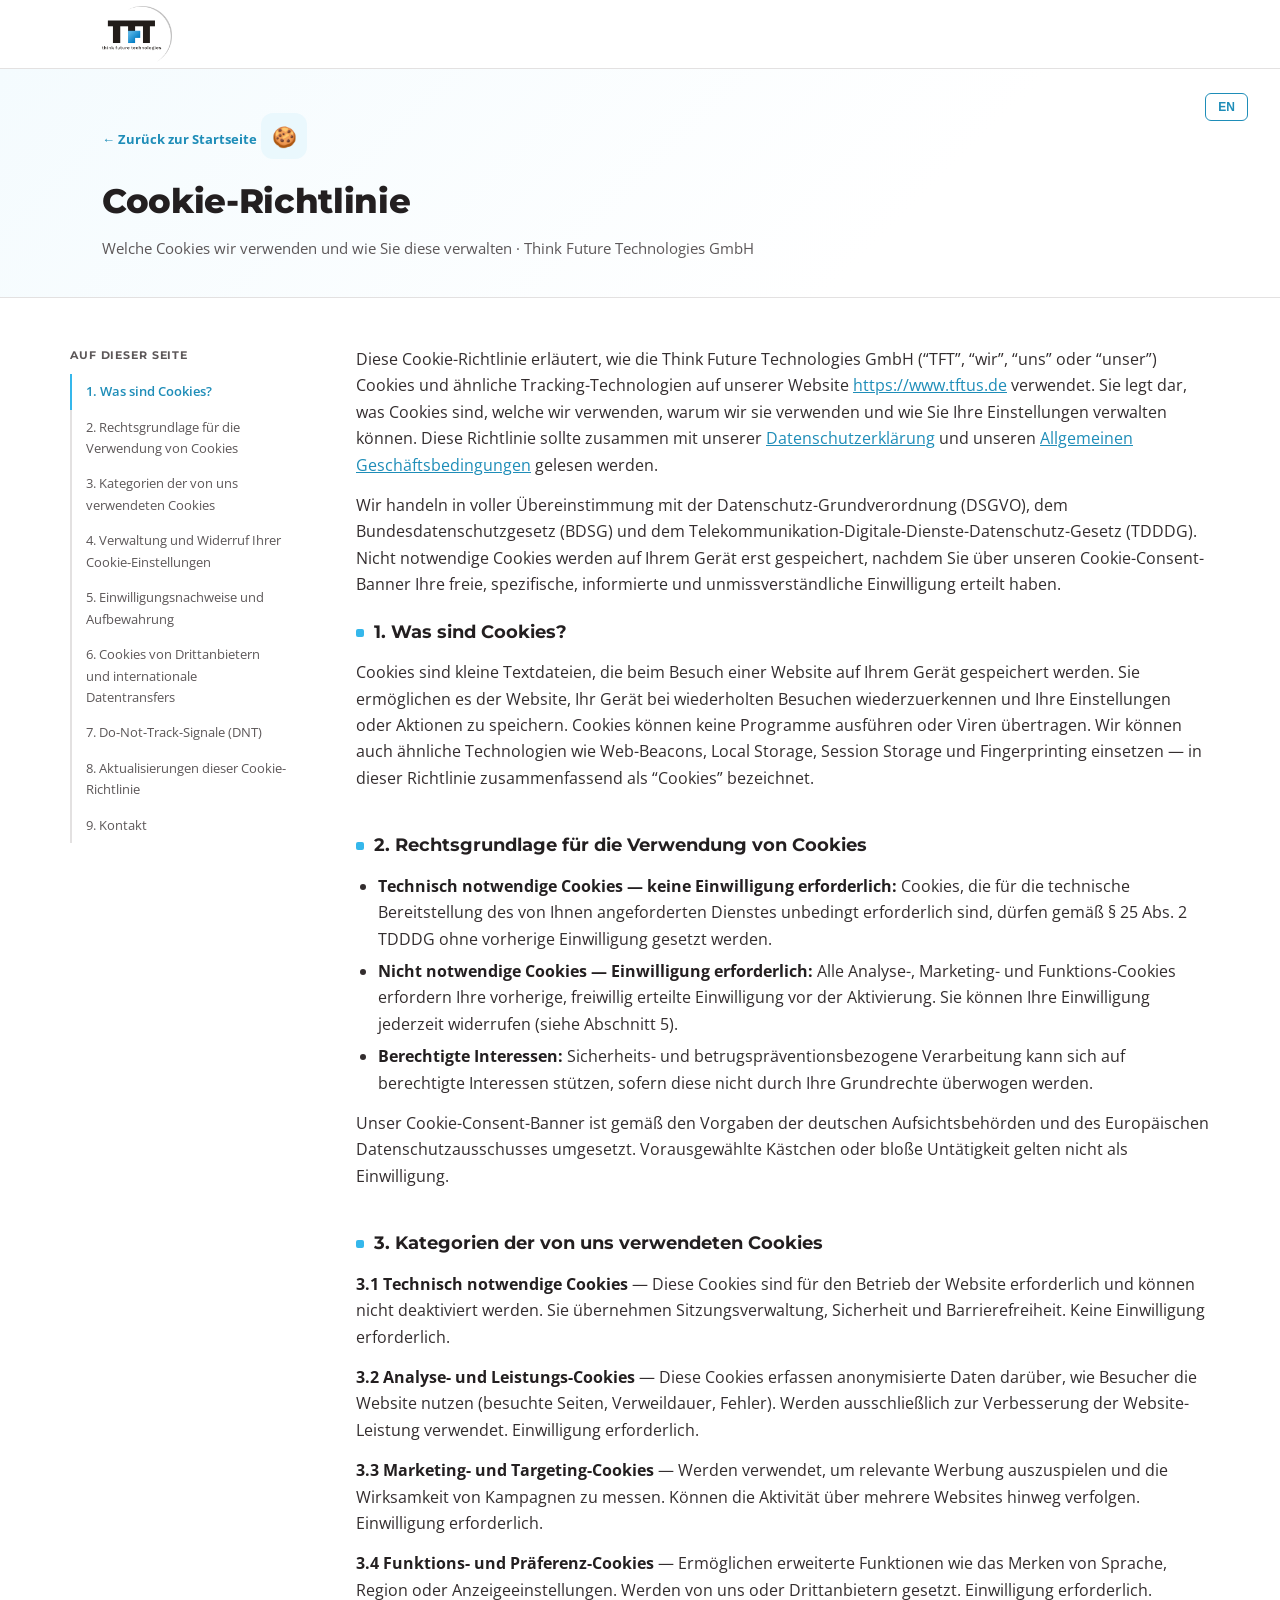
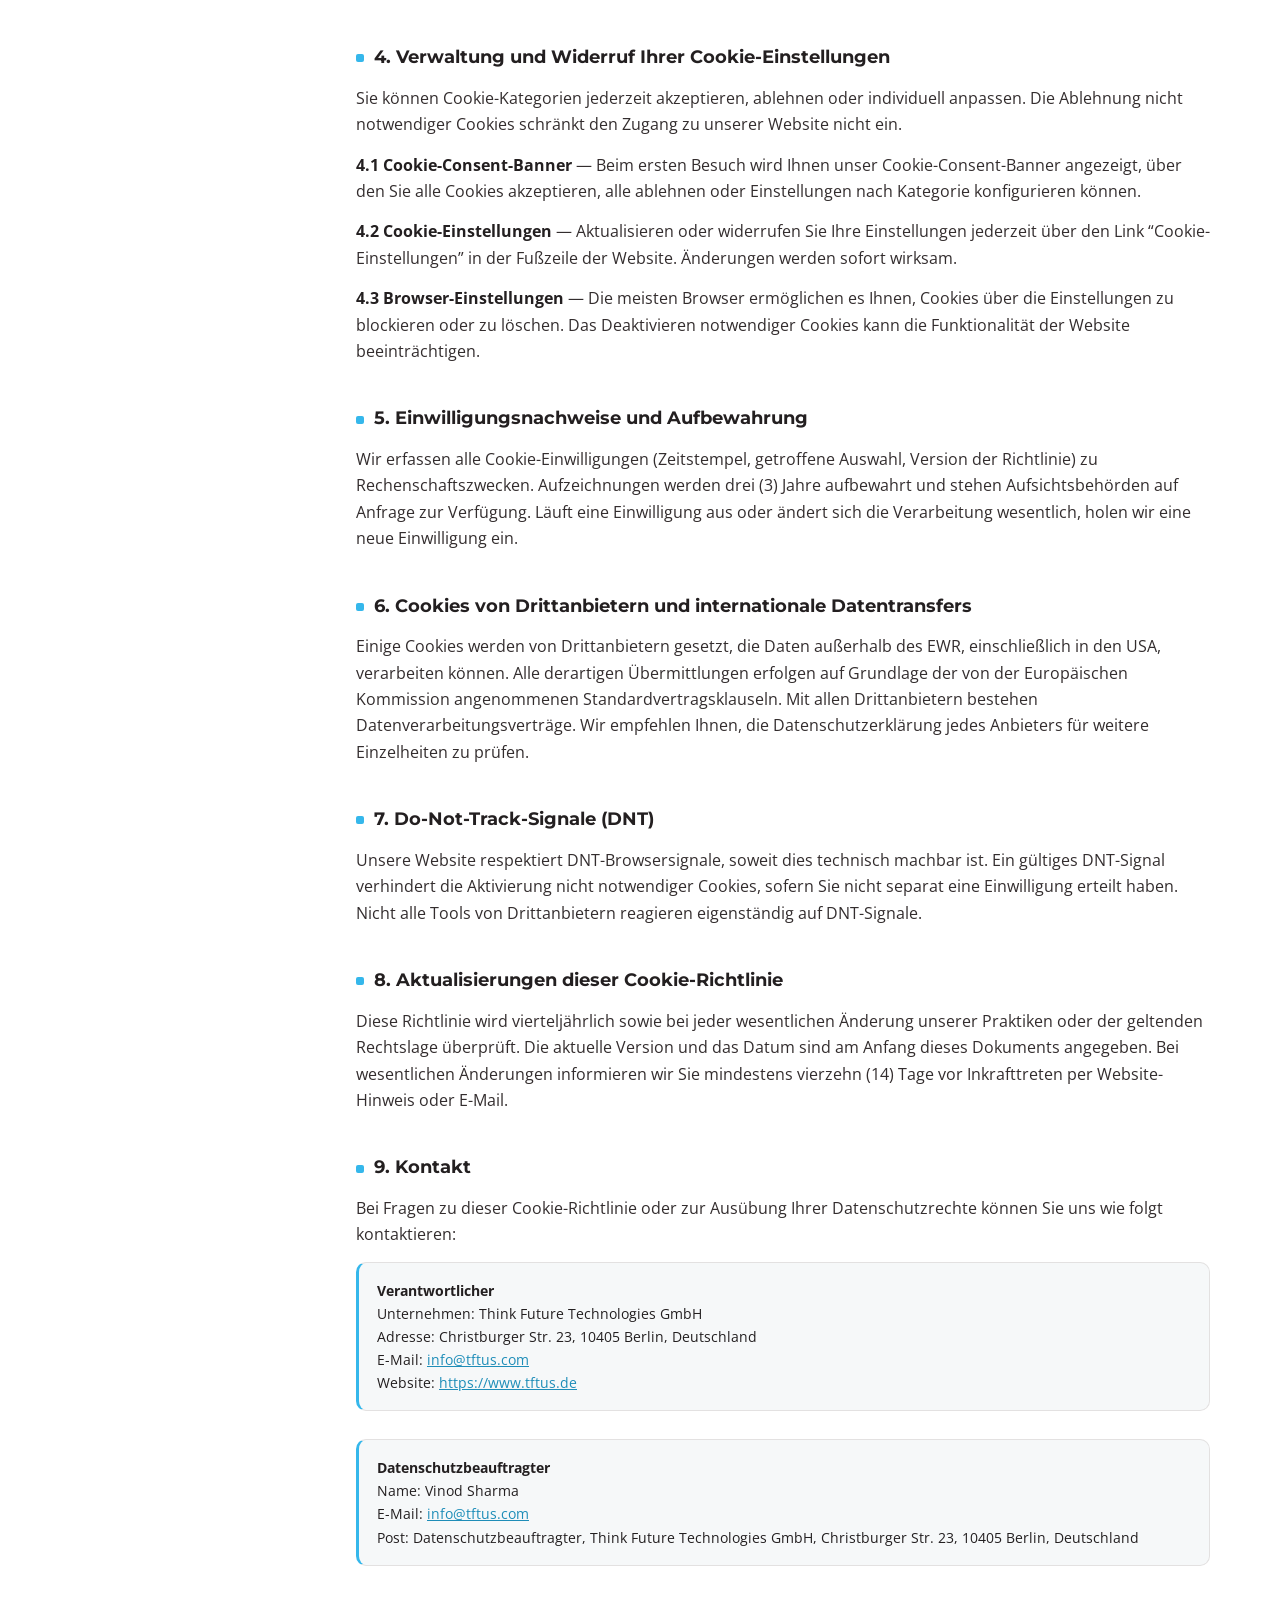
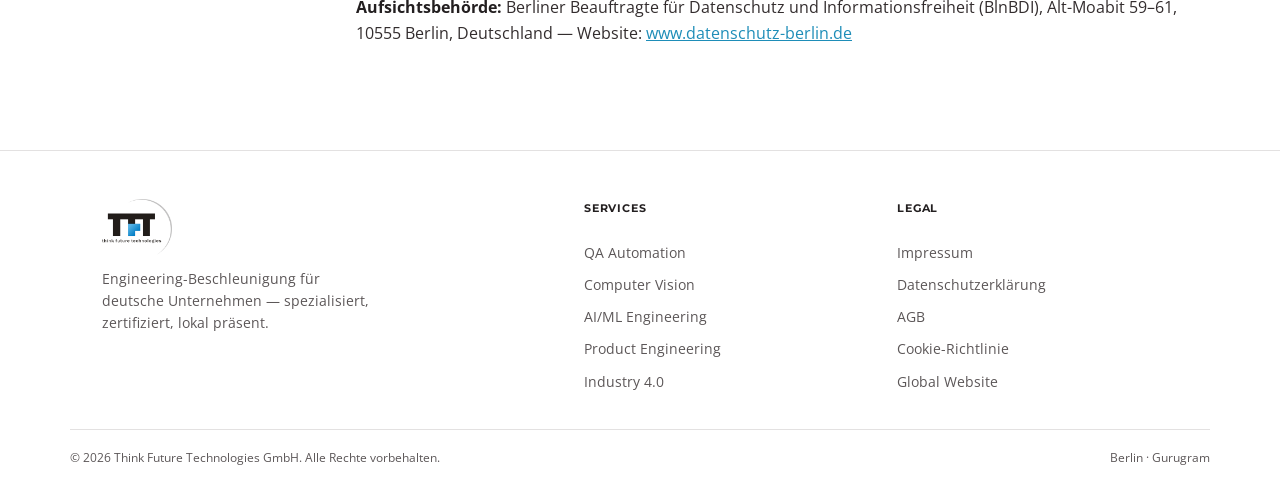
==== legal/cookie-policy.html @ 46fdf80b "Add core PHP CMS: admin RBAC, submission export, cookie consent logging, DE/EN i18n, legal pages - A" ====
<!DOCTYPE html>
<html lang="en">
<head>
<meta charset="UTF-8">
<meta name="viewport" content="width=device-width, initial-scale=1.0">
<title>Cookie Policy — TFT Deutschland</title>
<meta name="robots" content="noindex">
<link href="https://fonts.googleapis.com/css2?family=Montserrat:wght@400;600;700;800;900&family=Open+Sans:wght@300;400;500;600&display=swap" rel="stylesheet">
<link rel="stylesheet" href="../css/style.css">
</head>
<body>
<header class="nav">
  <div class="nav-inner">
    <a class="logo" href="../index.html"> <img src="../images/TFT-logo.png" alt=""> </a>
  </div>
</header>
<main id="main">

<section class="legal-hero">
  <div class="wrap">
    <button id="langToggle" class="lang-toggle" type="button" aria-label="Switch language">EN</button>
    <a class="legal-back" href="../index.html" data-i18n="ui.back">&larr; Back to home</a>
    <div class="legal-doc-icon">&#127850;</div>
    <h1 data-i18n="cookie.title">Cookie Policy</h1>
    <div class="legal-sub" data-i18n="cookie.sub">What cookies we use and how to manage them &middot; Think Future Technologies GmbH</div>
  </div>
</section>

<div class="wrap legal-page">
  <div class="legal-grid">
    <nav class="legal-toc">
      <div class="legal-toc-label" data-i18n="ui.toc">On this page</div>
      <ol id="legalTocList"></ol>
    </nav>
    <div class="legal-content" data-i18n-html="cookie.body">

  <p>
    This Cookie Policy explains how Think Future Technologies GmbH (&ldquo;TFT&rdquo;, &ldquo;we&rdquo;, &ldquo;us&rdquo;,
    or &ldquo;our&rdquo;) uses cookies and similar tracking technologies on our website
    <a href="https://www.tftus.de">https://www.tftus.de</a>. It sets out what cookies are, which ones we use, why we
    use them, and how you can manage your preferences. This Policy should be read alongside our
    <a href="privacy-policy.html">Privacy Policy</a> and <a href="terms-and-conditions.html">Terms &amp; Conditions</a>.
  </p>
  <p>
    We comply with the General Data Protection Regulation (GDPR), the Bundesdatenschutzgesetz (BDSG), and the
    Telekommunikation-Digitale-Dienste-Datenschutz-Gesetz (TDDDG). Non-essential cookies are placed on your device
    only after you have given your free, specific, informed, and unambiguous consent through our Cookie Consent
    Banner.
  </p>

  <h2>1. What Are Cookies?</h2>
  <p>
    Cookies are small text files placed on your device when you visit a website. They allow the site to recognise
    your device on return visits and remember your preferences or actions. Cookies cannot execute programmes or
    transmit viruses. We may also use similar technologies such as web beacons, local storage, session storage, and
    fingerprinting — all referred to collectively as &ldquo;cookies&rdquo; in this Policy.
  </p>

  <h2>2. Legal Basis for Cookie Use</h2>
  <ul>
    <li><strong>Technically Necessary Cookies — No Consent Required:</strong> Cookies that are strictly essential for
      the technical delivery of the service you have requested may be placed without prior consent under § 25(2)
      TDDDG.</li>
    <li><strong>Non-Essential Cookies — Consent Required:</strong> All analytics, marketing, and functional cookies
      require your prior, freely given consent before activation. You may withdraw consent at any time (see Section
      5).</li>
    <li><strong>Legitimate Interests:</strong> Security and fraud-prevention processing may rely on legitimate
      interests where such interests are not overridden by your fundamental rights.</li>
  </ul>
  <p>
    Our Cookie Consent Banner is implemented in line with guidance from the German supervisory authorities and the
    European Data Protection Board. Pre-ticked boxes or inaction are not treated as consent.
  </p>

  <h2>3. Categories of Cookies We Use</h2>
  <p><strong>3.1 Technically Necessary Cookies</strong> — These cookies are required for the Website to function and
    cannot be switched off. They handle session management, security, and accessibility. No consent is required.</p>
  <p><strong>3.2 Analytics and Performance Cookies</strong> — These cookies collect anonymised data on how visitors
    use the Website (pages visited, time on page, errors). Used solely to improve Website performance. Consent
    required.</p>
  <p><strong>3.3 Marketing and Targeting Cookies</strong> — Used to deliver relevant advertising and measure campaign
    effectiveness. May track activity across websites. Consent required.</p>
  <p><strong>3.4 Functional and Preference Cookies</strong> — Enable enhanced features such as remembering language,
    region, or display settings. Set by us or third-party providers. Consent required.</p>

  <h2>4. Managing and Withdrawing Your Cookie Preferences</h2>
  <p>You may accept, reject, or customise cookie categories at any time. Refusing non-essential cookies does not
    restrict access to our Website.</p>
  <p><strong>4.1 Cookie Consent Banner</strong> — On first visit you will be presented with our Cookie Consent Banner
    to accept all, reject all, or configure preferences by category.</p>
  <p><strong>4.2 Cookie Settings Panel</strong> — Update or withdraw preferences at any time via the &ldquo;Cookie
    Settings&rdquo; link in the Website footer. Changes take effect immediately.</p>
  <p><strong>4.3 Browser Settings</strong> — Most browsers allow you to block or delete cookies via settings.
    Disabling essential cookies may affect Website functionality.</p>

  <h2>5. Consent Records and Retention</h2>
  <p>
    We record all cookie consents (timestamp, choices made, Policy version) for accountability purposes. Records are
    retained for three (3) years and available to regulators on request. Where consent expires or processing changes
    materially, we will seek fresh consent.
  </p>

  <h2>6. Third-Party Cookies and International Data Transfers</h2>
  <p>
    Some cookies are set by third-party providers who may process data outside the EEA, including in the United
    States. All such transfers are made under Standard Contractual Clauses adopted by the European Commission. Data
    Processing Agreements are in place with all third-party providers. We encourage you to review each provider&rsquo;s
    privacy policy for further detail.
  </p>

  <h2>7. Do Not Track (DNT) Signals</h2>
  <p>
    Our Website respects DNT browser signals where technically feasible. A valid DNT signal will prevent non-essential
    cookies from activating unless you have separately provided consent. Not all third-party tools respond to DNT
    signals independently.
  </p>

  <h2>8. Updates to This Cookie Policy</h2>
  <p>
    This Policy is reviewed quarterly and whenever there is a material change in our practices or applicable law. The
    current version and date appear at the top of this document. For material changes, we will notify you via a
    Website notice or email at least fourteen (14) days before changes take effect.
  </p>

  <h2>9. Contact Us</h2>
  <p>For any questions about this Cookie Policy or to exercise your data protection rights, please contact us:</p>

  <div class="legal-meta">
    <strong>Data Controller</strong><br>
    Company: Think Future Technologies GmbH<br>
    Address: Christburger Str. 23, 10405 Berlin, Germany<br>
    Email: <a href="mailto:info@tftus.com">info@tftus.com</a><br>
    Website: <a href="https://www.tftus.de">https://www.tftus.de</a>
  </div>

  <div class="legal-meta">
    <strong>Data Protection Officer</strong><br>
    Name: Vinod Sharma<br>
    Email: <a href="mailto:info@tftus.com">info@tftus.com</a><br>
    Postal: Data Protection Officer, Think Future Technologies GmbH, Christburger Str. 23, 10405 Berlin, Germany
  </div>

  <p>
    <strong>Supervisory Authority:</strong> Berliner Beauftragte für Datenschutz und Informationsfreiheit (BlnBDI),
    Alt-Moabit 59–61, 10555 Berlin, Germany — Website: <a href="https://www.datenschutz-berlin.de" target="_blank" rel="noopener">www.datenschutz-berlin.de</a>
  </p>

    </div>
  </div>
</div>
</main>

<footer class="site-footer">
  <div class="wrap footer-grid">
    <div class="footer-brand">
      <a class="logo" href="../index.html"> <img src="../images/TFT-logo.png" alt=""> </a>
      <p data-i18n="footer.tagline">Engineering acceleration for German companies — specialized, certified, locally present.</p>
    </div>
    <div class="footer-col">
      <div class="footer-heading" data-i18n="footer.services">Services</div>
      <a href="../index.html#services">QA Automation</a>
      <a href="../index.html#services">Computer Vision</a>
      <a href="../index.html#services">AI/ML Engineering</a>
      <a href="../index.html#services">Product Engineering</a>
      <a href="../index.html#services">Industry 4.0</a>
    </div>
    <div class="footer-col">
      <div class="footer-heading" data-i18n="footer.legal">Legal</div>
      <a href="impressum.html" data-i18n="footer.impressum">Impressum</a>
      <a href="privacy-policy.html" data-i18n="footer.privacy">Privacy Policy</a>
      <a href="terms-and-conditions.html" data-i18n="footer.terms">Terms &amp; Conditions</a>
      <a href="cookie-policy.html" data-i18n="footer.cookies">Cookie Policy</a>
      <a href="https://www.tftus.com" data-i18n="footer.global">Global Website</a>
    </div>
  </div>
  <div class="wrap footer-bottom">
    <div data-i18n="footer.rights">© 2026 Think Future Technologies GmbH. All rights reserved.</div>
    <div>Berlin · Gurugram</div>
  </div>
</footer>
<script src="legal.js"></script>
<script src="legal-i18n.js"></script>
</body>
</html>
---- css/style.css ----
:root{
    --blue:#35b7eb; --blue2:#42b7e7; --blue-d:#1e8db8; --blue-l:#eaf8fd; --blue-ll:#f4fbfe;
    --black:#231f20; --dark:#231f20; --dark2:#332d2e;
    --mid:#5c5758; --light:#f6f8f9; --white:#ffffff; --border:#e3e1e1;
    --green:#22c55e; --amber:#f59e0b; --red:#ef4444;
    --fh:'Montserrat',sans-serif; --fb:'Open Sans',sans-serif;
  }
  *{box-sizing:border-box; margin:0; padding:0;}
  html{scroll-behavior:smooth;}
  body{
    font-family:var(--fb);
    background:var(--white);
    color:var(--black);
    font-size:16px;
    line-height:1.65;
    -webkit-font-smoothing:antialiased;
  }
  a{color:inherit; text-decoration:none;}
  img,svg{display:block; max-width:100%;}
  .wrap{ max-width:1140px; margin:0 auto; padding:0 32px; }

  .eyebrow{
    display:inline-flex; align-items:center; gap:0;
    font-family:var(--fh); font-size:11px; font-weight:700;
    letter-spacing:0.1em; text-transform:uppercase;
    background:var(--blue-l); color:var(--blue);
    padding:5px 14px; border-radius:20px; margin-bottom:14px;
  }
  /* dark-section variant of eyebrow */
  .on-dark .eyebrow{ background:rgba(53,183,235,.2); color:var(--blue2); }

  /* ===== NAV ===== */
  header.nav{
    position:sticky; top:0; z-index:50;
    background:rgba(255,255,255,0.97);
    backdrop-filter:blur(12px);
    border-bottom:1px solid var(--border);
  }
  .nav-inner{
    max-width:1140px; margin:0 auto; padding:0 32px;
    display:flex; align-items:center; justify-content:space-between;
    height:68px;
  }
.logo img{max-width: 70px;}
  .logo{ display:flex; align-items:center; gap:10px; }
  .logo .mark{
    background:var(--black); color:var(--white);
    font-family:var(--fh); font-weight:900; font-size:13px;
    padding:7px 10px; border-radius:4px; letter-spacing:0.06em; line-height:1;
  }
  .logo .sub{ font-family:var(--fh); font-size:11px; font-weight:600; color:var(--mid); line-height:1.3; }
  nav.links{ display:flex; gap:28px; font-size:13px; font-family:var(--fh); font-weight:600; }
  nav.links a{ color:var(--mid); transition:color .15s; }
  nav.links a:hover{ color:var(--black); }
  .nav-cta{
    font-family:var(--fb); font-size:13px; font-weight:600;
    background:var(--blue); color:var(--white);
    padding:9px 20px; border-radius:4px; white-space:nowrap;
    border:none; transition:background .2s;
  }
  .nav-cta:hover{ background:var(--blue-d); }
  @media (max-width:900px){ nav.links{display:none;} }

  section{padding:80px 0;}
  @media (max-width:700px){ section{padding:56px 0;} }

  /* ===== HERO ===== */
  .hero{
    background:var(--light);
    padding-top:56px; padding-bottom:56px;
    position:relative; overflow:hidden;
  }
  .hero::before{
    content:""; position:absolute; inset:0; pointer-events:none;
    background-image:radial-gradient(circle,#b8cfe0 1.2px,transparent 1.2px);
    background-size:42px 42px; opacity:.4;
  }
  .hero-grid{
    position:relative;
    display:grid; grid-template-columns: 1.05fr 0.95fr;
    gap:56px; align-items:center;
  }
  @media (max-width:900px){ .hero-grid{grid-template-columns:1fr; gap:40px;} }

  .hero-top-row{
    display:flex; align-items:center; justify-content:space-between;
    gap:16px; flex-wrap:wrap; margin-bottom:18px;
  }
  .hero-top-row .eyebrow{ margin-bottom:0; }
  .giic-pill{
    display:inline-flex; align-items:center; gap:7px;
    font-family:var(--fh); font-size:11.5px; font-weight:700;
    color:var(--blue-d); background:var(--white);
    border:1px solid var(--border); border-radius:20px;
    padding:6px 14px 6px 10px; white-space:nowrap;
    transition:border-color .2s, box-shadow .2s;
  }
  .giic-pill:hover{ border-color:var(--blue); box-shadow:0 2px 10px rgba(53,183,235,.12); }
  .giic-pill .dot{ width:6px; height:6px; border-radius:50%; background:var(--blue); flex-shrink:0; }
  @media (max-width:560px){ .hero-top-row{flex-direction:column; align-items:flex-start;} }

  .hero h1{
    font-family:var(--fh);
    font-size:54px; line-height:1.08; font-weight:900;
    letter-spacing:-0.02em; margin:0 0 22px; max-width:560px; color:var(--black);
  }
  .hero h1 .hl{ color:var(--blue); }
  @media (max-width:700px){ .hero h1{font-size:36px;} }
  .hero p.sub{
    font-size:17px; color:var(--mid); max-width:540px; margin-bottom:32px; line-height:1.75;
  }
  .cta-row{display:flex;  margin-bottom:40px;position: relative;}
.cta-row #heroEmail{border: 1px solid #ccc; color: #000;}  
.cta-row #heroEmail::placeholder{color: #ccc;}
#heroCta{position: absolute; right: 0;}
.btn{
    font-family:var(--fb); font-size:14px; font-weight:700;
    padding:13px 26px; border-radius:4px;
    display:inline-flex; align-items:center; gap:8px;
    border:none; cursor:pointer; transition:all .2s; white-space:nowrap;
  }
  .btn-primary{ background:var(--blue); color:var(--white); }
  .btn-primary:hover{ background:var(--blue-d); }
  .btn-secondary{ background:transparent; color:var(--blue); border:2px solid var(--blue); padding:11px 24px; }
  .btn-secondary:hover{ background:var(--blue); color:var(--white); }

  /* ===== HERO STATS (matches production .hstat pattern) ===== */
  .hero-stats{ display:grid; grid-template-columns:repeat(4,1fr); gap:14px; }
  @media (max-width:900px){ .hero-stats{grid-template-columns:repeat(2,1fr);} }
  .hstat{
    background:var(--white); border:1px solid var(--border); border-radius:10px;
    padding:22px 20px; display:flex; flex-direction:column; gap:4px;
    position:relative; overflow:hidden;
    transition:box-shadow .2s, transform .2s;
  }
  .hstat:hover{ box-shadow:0 8px 24px rgba(53,183,235,.12); transform:translateY(-3px); }
  .hstat::before{
    content:''; position:absolute; top:0; left:0; right:0; height:3px;
    background:linear-gradient(90deg,var(--blue),var(--blue2)); opacity:0; transition:opacity .2s;
  }
  .hstat:hover::before{ opacity:1; }
  .hstat.accent{ border-color:var(--blue); background:linear-gradient(135deg,#f4fbfe 0%,#eaf8fd 100%); }
  .hstat.accent::before{ opacity:1; }
  .hstat-val{ font-family:var(--fh); font-size:2rem; font-weight:900; color:var(--blue); line-height:1; }
  .hstat-lbl{ font-size:12.5px; font-weight:700; color:var(--black); letter-spacing:0.01em; line-height:1.4; margin-top:2px; }
  .hstat-flag{
    display:inline-flex; align-items:center; gap:5px;
    background:var(--blue); color:var(--white); font-size:10px; font-weight:700;
    letter-spacing:0.08em; text-transform:uppercase; padding:3px 8px; border-radius:20px;
    margin-bottom:8px; align-self:flex-start;
  }
  @media (max-width:560px){ .hero-stats{grid-template-columns:1fr;} }
  .hero-stats--single{ grid-template-columns:1fr; }
  .hero-stats--single .hstat{
    display:flex; flex-direction:row; align-items:center; gap:18px;
    padding:20px 26px;
  }
  .hero-stats--single .hstat-val{ font-size:2.4rem; }
  .hero-stats--single .hstat-lbl{ font-size:14px; margin-top:0; max-width:520px; }

  /* ===== HERO VISUAL: defect-detection demo card ===== */
  .demo-card{
    position:relative;
    border:1px solid var(--border);
    background:var(--dark);
    border-radius:12px;
    overflow:hidden;
    box-shadow:0 20px 48px rgba(15,25,35,.16);
  }
  .demo-bar{
    display:flex; align-items:center; justify-content:space-between;
    padding:11px 16px; font-family:var(--fh); font-size:11px; font-weight:600;
    letter-spacing:.04em;
    color:rgba(255,255,255,.55); border-bottom:1px solid rgba(255,255,255,.08);
  }
  .demo-bar .rec{display:flex; align-items:center; gap:6px;}
  .demo-bar .rec::before{content:""; width:6px;height:6px;border-radius:50%;background:#ef4444; animation:blink 1.6s infinite;}
  @keyframes blink{0%,100%{opacity:1} 50%{opacity:.25}}
  .demo-stage{
    position:relative;
    aspect-ratio: 4/3;
    background:
      linear-gradient(0deg, rgba(255,255,255,0.04) 1px, transparent 1px) 0 0/100% 12.5%,
      linear-gradient(90deg, rgba(255,255,255,0.04) 1px, transparent 1px) 0 0/12.5% 100%,
      #2b2627;
  }
  .part{ position:absolute; border-radius:6px; }
  .part-body{
    width:48%; height:54%; top:24%; left:26%;
    background:linear-gradient(135deg, #3a4a5a, #243140);
    border:1px solid #4a5b6c;
  }
  .part-body::before{
    content:""; position:absolute; top:18%; left:14%; width:72%; height:8%;
    background:rgba(0,0,0,0.25); border-radius:3px;
  }
  .bbox{ position:absolute; border:1.5px solid var(--blue-light, var(--blue2)); border-radius:2px; }
  .bbox.flagged{ border-color:#ef4444; }
  .bbox .tag{
    position:absolute; top:-22px; left:0;
    font-family:var(--fh); font-size:10px; font-weight:700;
    background:var(--blue2); color:#231f20;
    padding:2px 7px; border-radius:3px; white-space:nowrap;
  }
  .bbox.flagged .tag{ background:#ef4444; color:#fff; }
  .bbox.b1{ top:30%; left:34%; width:14%; height:10%; }
  .bbox.b2{ top:48%; left:55%; width:11%; height:9%; }
  .bbox.b3{ top:60%; left:30%; width:9%; height:8%; }
  .scanline{
    position:absolute; left:0; right:0; height:2px;
    background:linear-gradient(90deg, transparent, var(--blue), transparent);
    opacity:0.85; animation:scan 3.2s linear infinite;
  }
  @keyframes scan{ 0%{top:8%;} 100%{top:92%;} }
  .demo-readout{ display:grid; grid-template-columns:1fr 1fr 1fr; border-top:1px solid rgba(255,255,255,.08); }
  .demo-readout div{ padding:12px 14px; border-right:1px solid rgba(255,255,255,.08); }
  .demo-readout div:last-child{border-right:none;}
  .demo-readout .k{ font-family:var(--fh); font-size:10px; color:rgba(255,255,255,.4); text-transform:uppercase; letter-spacing:.06em; }
  .demo-readout .v{ font-family:var(--fh); font-size:16px; font-weight:700; color:#fff; margin-top:3px; }
  .demo-readout .v.flag{ color:#ef4444; }
  .demo-caption{
    font-size:12.5px; color:var(--mid); margin-top:14px; display:flex; gap:8px; align-items:flex-start;
  }

  /* ===== CERTIFICATIONS ===== */
  .certs{ background:var(--white); padding:28px 0; border-bottom:1px solid var(--border); }
  .certs-inner{ display:flex; align-items:center; gap:32px; }
  .certs-label{
    font-family:var(--fh); font-size:11px; font-weight:700; letter-spacing:.1em;
    text-transform:uppercase; color:var(--mid); white-space:nowrap; flex-shrink:0;
  }
  .certs-row{ display:flex; flex:1; gap:14px; }
  .cert-badge{
    display:flex; align-items:center; gap:10px; flex:1;
    border:1px solid var(--border); border-radius:10px; padding:12px 16px;
    background:var(--light); transition:border-color .2s, transform .2s;
  }
  .cert-badge:hover{ border-color:var(--blue); transform:translateY(-2px); }
  .cert-mark{
    font-family:var(--fh); font-weight:800; font-size:10px; line-height:1;
    color:var(--white); background:linear-gradient(135deg,var(--blue),var(--blue2));
    border-radius:50%; width:34px; height:34px; flex-shrink:0;
    display:flex; align-items:center; justify-content:center; text-align:center;
  }
  .cert-text{ font-family:var(--fh); font-size:13px; font-weight:800; color:var(--black); white-space:nowrap; }
  @media (max-width:900px){
    .certs-row{ flex-wrap:wrap; }
    .cert-badge{ flex:1 1 calc(50% - 7px); }
  }
  @media (max-width:560px){
    .certs-inner{ flex-direction:column; align-items:flex-start; gap:14px; }
    .cert-badge{ flex:1 1 100%; }
  }

  /* ===== PROBLEM ===== */
  .problem{ background:var(--dark); color:var(--white); }
  .problem-top{ display:grid; grid-template-columns:0.85fr 1.15fr; gap:40px; align-items:center; margin-bottom:48px; }
  @media (max-width:800px){ .problem-top{grid-template-columns:1fr; gap:24px;} }
  .problem-stat{
    background:var(--dark2); border:1px solid rgba(255,255,255,.08); border-radius:14px;
    padding:32px 28px; position:relative; overflow:hidden;
  }
  .problem-stat::before{
    content:''; position:absolute; top:0; left:0; right:0; height:3px;
    background:linear-gradient(90deg,var(--blue),var(--blue2));
  }
  .big-stat{ font-family:var(--fh); font-size:38px; font-weight:900; color:var(--blue2); line-height:1.05; letter-spacing:-0.01em; }
  .big-stat-lbl{ font-size:14.5px; color:rgba(255,255,255,.6); margin-top:10px; line-height:1.5; }
  .problem h2{
    font-family:var(--fh); font-size:30px; line-height:1.2; font-weight:800;
    margin:0 0 10px; letter-spacing:-0.01em;
  }
  .problem-copy p{ font-size:15.5px; color:rgba(255,255,255,.55); line-height:1.7; }
  .pain-grid{ display:grid; grid-template-columns:repeat(3,1fr); gap:20px; }
  @media (max-width:800px){ .pain-grid{grid-template-columns:1fr;} }
  .pain-card{
    background:var(--dark2); border:1px solid rgba(255,255,255,.06); border-radius:12px; padding:26px 24px;
  }
  .pain-icon{
    width:42px; height:42px; border-radius:10px; background:rgba(53,183,235,.14);
    display:flex; align-items:center; justify-content:center; font-size:19px; margin-bottom:14px;
  }
  .pain-card h3{ font-family:var(--fh); font-size:16.5px; margin:0 0 8px; font-weight:800; }
  .pain-card p{ color:rgba(255,255,255,.55); font-size:13.5px; line-height:1.6; }
  .source-note{ font-size:11.5px; color:rgba(255,255,255,.35); margin-top:24px; }

  /* ===== SOLUTION ===== */
  .solution h2{
    font-family:var(--fh); font-size:34px; font-weight:800; line-height:1.18;
    max-width:760px; margin:0 0 16px; letter-spacing:-0.01em;
  }
  .solution-en{
    display:block; font-size:20px; font-weight:500; color:var(--mid);
    margin-top:6px; letter-spacing:-0.005em;
  }
  .solution > .wrap > p.lead{ font-size:16px; color:var(--black); max-width:640px; margin-bottom:8px; line-height:1.7; }
  .solution > .wrap > p.lead-en{ font-size:15px; color:var(--mid); max-width:640px; margin-bottom:40px; line-height:1.7; font-style:italic; }
  .cap-row{ display:grid; grid-template-columns:repeat(3,1fr); gap:0; border:1px solid var(--border); border-radius:12px; overflow:hidden; }
  @media (max-width:800px){ .cap-row{grid-template-columns:1fr;} }
  .cap-card{
    border-right:1px solid var(--border); background:var(--white);
    padding:28px 26px; transition:background .2s;
  }
  .cap-card:last-child{ border-right:none; }
  .cap-card:hover{ background:var(--blue-ll); }
  .cap-card .icon{
    width:40px; height:40px; background:var(--blue-l); border-radius:8px;
    display:flex; align-items:center; justify-content:center;
    margin-bottom:18px; color:var(--blue); font-size:18px; transition:background .2s;
  }
  .cap-card:hover .icon{ background:var(--blue); filter:saturate(0) brightness(10); }
  .cap-card h3{ font-family:var(--fh); font-size:17px; font-weight:800; margin-bottom:6px; }
  .cap-card .outcome{
    font-family:var(--fh); font-size:11.5px; color:var(--blue); margin-bottom:12px;
    text-transform:uppercase; letter-spacing:.05em; font-weight:700;
  }
  .cap-card p{ font-size:14px; color:var(--mid); line-height:1.65; }
  .infra-note{
    margin-top:28px; border-radius:8px;
    border:1px solid var(--border); background:var(--blue-l);
    padding:18px 22px; font-size:14.5px; display:flex; gap:14px; align-items:flex-start; color:var(--black);
  }
  .infra-note strong{ color:var(--blue-d); }

  /* ===== USE CASES ===== */
  .usecases{ background:var(--light); }
  .usecases h2{
    font-family:var(--fh); font-size:34px; font-weight:800; margin:0 0 12px;
    max-width:680px; letter-spacing:-0.01em;
  }
  .usecases > .wrap > p.lead{ font-size:16px; color:var(--mid); max-width:640px; margin-bottom:40px; line-height:1.7; }
  .uc-grid{ display:grid; grid-template-columns:repeat(3,1fr); gap:18px; }
  @media (max-width:900px){ .uc-grid{grid-template-columns:1fr 1fr;} }
  @media (max-width:600px){ .uc-grid{grid-template-columns:1fr;} }
  .uc-card{
    background:var(--white); border:1px solid var(--border); border-radius:12px;
    padding:24px 22px; display:flex; flex-direction:column; transition:box-shadow .2s, transform .2s;
  }
  .uc-card:hover{ box-shadow:0 10px 28px rgba(35,31,32,.08); transform:translateY(-3px); }
  .uc-card.primary{ border-color:var(--blue); background:var(--blue-ll); }
  .uc-card.outline{ border-style:dashed; background:var(--light); }
  .uc-top{ display:flex; align-items:center; justify-content:space-between; margin-bottom:14px; }
  .uc-icon{ font-size:20px; }
  .uc-tier{
    font-family:var(--fh); font-size:10px; font-weight:700; letter-spacing:.06em;
    text-transform:uppercase; color:var(--blue-d); background:var(--blue-l);
    padding:3px 9px; border-radius:20px;
  }
  .uc-card.live .uc-tier{ color:#166534; background:#ecfdf5; }
  .uc-card h4{ font-family:var(--fh); font-size:16.5px; font-weight:800; margin-bottom:8px; }
  .uc-card p{ font-size:13.5px; color:var(--mid); line-height:1.6; flex:1; }
  .uc-foot{
    display:flex; align-items:baseline; justify-content:space-between; gap:8px;
    margin-top:16px; padding-top:14px; border-top:1px solid var(--border);
    font-size:11.5px; color:var(--mid); text-transform:uppercase; letter-spacing:.03em; font-weight:600;
  }
  .uc-foot strong{ font-family:var(--fh); font-size:13px; color:var(--black); text-transform:none; letter-spacing:0; }
  .uc-foot a{ font-family:var(--fh); font-size:13px; color:var(--blue-d); font-weight:700; text-transform:none; letter-spacing:0; }

  /* ===== INDUSTRIES ===== */
  .industries h2{
    font-family:var(--fh); font-size:34px; font-weight:800; margin:0 0 12px;
    max-width:680px; letter-spacing:-0.01em;
  }
  .industries > .wrap > p.lead{ font-size:16px; color:var(--mid); max-width:680px; margin-bottom:40px; line-height:1.7; }
  .ind-tabs{ display:flex; gap:8px; margin-bottom:28px; flex-wrap:wrap; }
  .ind-tab{
    font-family:var(--fh); font-size:12px; font-weight:700;
    padding:8px 16px; border-radius:20px;
    border:1px solid var(--border); background:var(--white); color:var(--mid);
  }
  .ind-tab.live{ border-color:var(--blue); color:var(--blue-d); background:var(--blue-l); }
  .ind-tab.live::before{ content:"● "; color:var(--green); }
  .ind-tab.soon{ color:#a7adb3; }
  .ind-tab.soon::before{ content:"○ "; }
  .ind-grid{ display:grid; grid-template-columns:1fr 1fr; gap:24px; }
  @media (max-width:800px){ .ind-grid{grid-template-columns:1fr;} }
  .ind-card{ border:1px solid var(--border); border-radius:12px; padding:26px; transition:box-shadow .2s; }
  .ind-card:hover{ box-shadow:0 6px 24px rgba(0,0,0,.07); }
  .ind-card .tag{
    display:inline-block; font-family:var(--fh); font-size:11px; font-weight:700;
    color:var(--green); text-transform:uppercase; letter-spacing:.05em;
    background:#ecfdf5; padding:3px 10px; border-radius:20px;
  }
  .ind-card h3{ font-family:var(--fh); font-size:19px; font-weight:800; margin:12px 0 14px; }
  .ind-card ul{ list-style:none; display:flex; flex-direction:column; gap:9px; }
  .ind-card li{ font-size:14px; color:var(--mid); padding-left:18px; position:relative; line-height:1.55; }
  .ind-card li::before{ content:"→"; position:absolute; left:0; color:var(--blue); font-weight:700; }

  /* ===== WHY TFT ===== */
  .why{ background:var(--dark); color:#fff; }
  .why h2{
    font-family:var(--fh); font-size:34px; font-weight:800; margin:0 0 16px;
    max-width:680px; letter-spacing:-0.01em;
  }
  .why .framework{
    font-size:16px; color:rgba(255,255,255,.6); max-width:760px; margin-bottom:44px; line-height:1.75;
  }
  .why .framework strong{ color:#fff; }
  .pillars{ display:grid; grid-template-columns:repeat(3,1fr); gap:24px; }
  @media (max-width:800px){ .pillars{grid-template-columns:1fr;} }
  .pillar{
    background:var(--dark2); border-radius:12px; padding:30px 26px;
    border:1px solid rgba(255,255,255,.06);
  }
  .pillar .big{ font-family:var(--fh); font-size:28px; color:var(--blue2); font-weight:900; }
  .pillar h3{ font-family:var(--fh); font-size:16px; margin:12px 0 8px; font-weight:800; }
  .pillar p{ font-size:14px; color:rgba(255,255,255,.55); line-height:1.65; }

  /* ===== COMPARISON ===== */
  .comparison{ background:var(--white); }
  .comparison h2{
    font-family:var(--fh); font-size:34px; font-weight:800; margin:0 0 12px;
    max-width:680px; letter-spacing:-0.01em;
  }
  .comparison > .wrap > p.lead{ font-size:16px; color:var(--mid); max-width:640px; margin-bottom:40px; line-height:1.7; }
  .cmp-table-wrap{ overflow-x:auto; border-radius:8px; box-shadow:0 1px 3px rgba(0,0,0,.06); }
  .cmp-table{ width:100%; border-collapse:collapse; min-width:680px; }
  .cmp-table th{
    background:var(--dark); color:rgba(255,255,255,.7);
    padding:14px 18px; text-align:left;
    font-family:var(--fh); font-size:11px; font-weight:700;
    text-transform:uppercase; letter-spacing:0.08em;
  }
  .cmp-table th.tft-col{ color:#22c55e; background:#0a1f12; }
  .cmp-table td{ background:var(--white); padding:13px 18px; border-bottom:1px solid var(--border); font-size:13.5px; color:var(--mid); }
  .cmp-table tr:last-child td{ border-bottom:none; }
  .cmp-table td.tft-col{ background:#f0fdf4; font-weight:700; color:#166534; }
  .cmp-table .yes{ color:var(--green); font-weight:700; }
  .cmp-table .no{ color:var(--red); }
  .cmp-table .warn{ color:var(--amber); }
  .cmp-table tr:hover td{ background:#fafcff; }
  .cmp-table tr:hover td.tft-col{ background:#dcfce7; }
  .cmp-note{ font-size:12px; color:var(--mid); margin-top:16px; font-style:italic; }

  /* ===== PROOF POINTS / TESTIMONIALS ===== */
  .proof h2{
    font-family:var(--fh); font-size:34px; font-weight:800; margin:0 0 12px;
    max-width:680px; letter-spacing:-0.01em;
  }
  .proof-grid{ display:grid; grid-template-columns:repeat(3,1fr); gap:20px; margin-top:32px; }
  @media (max-width:850px){ .proof-grid{grid-template-columns:1fr;} }
  .proof-card{
    border:1px solid var(--border); border-radius:12px; padding:26px;
    background:var(--white); display:flex; flex-direction:column;
  }
  .quote-mark{ font-family:var(--fh); font-size:36px; color:var(--blue); line-height:1; font-weight:900; margin-bottom:6px; }
  .proof-card p{ font-size:14px; color:var(--black); margin-bottom:20px; line-height:1.6; flex:1; }
  .proof-foot{ display:flex; gap:12px; align-items:center; border-top:1px solid var(--border); padding-top:16px; }
  .proof-foot .ava{
    width:38px; height:38px; border-radius:50%; background:var(--blue);
    display:flex; align-items:center; justify-content:center; flex-shrink:0;
    font-family:var(--fh); font-size:11px; font-weight:700; color:#fff;
  }
  .proof-foot .name{ font-size:13.5px; font-weight:700; font-family:var(--fh); }
  .proof-foot .role{ font-size:12px; color:var(--mid); }
  .asterisk-note{ font-size:12px; color:var(--mid); margin-top:18px; font-style:italic; }

  /* ===== GIIC STRIP ===== */
  .giic{ background:var(--blue); color:var(--white); padding:32px 0; }
  .giic-inner{ display:flex; align-items:center; justify-content:space-between; gap:24px; flex-wrap:wrap; }
  .giic-text{ font-size:14px; max-width:640px; line-height:1.6; }
  .giic-text strong{ font-family:var(--fh); font-size:16px; display:block; margin-bottom:4px; }
  .giic .btn{ background:var(--white); color:var(--blue); }
  .giic .btn:hover{ background:var(--dark); color:#fff; }

  /* ===== CONTACT / BOOK A CALL ===== */
  .contact{ background:var(--dark); color:#fff; }
  .contact .eyebrow{ background:rgba(53,183,235,.16); color:var(--blue2); }
  .book-grid{ display:grid; grid-template-columns:0.95fr 1.05fr; gap:56px; align-items:start; }
  @media (max-width:900px){ .book-grid{grid-template-columns:1fr; gap:36px;} }
  .book-left h2{
    font-family:var(--fh); font-size:32px; font-weight:800; max-width:480px;
    margin:0 0 14px; letter-spacing:-0.01em; line-height:1.2;
  }
  .book-left p.lead{ color:rgba(255,255,255,.75); font-size:15px; max-width:460px; margin-bottom:12px; line-height:1.65; }
  .book-left p.book-en{ color:rgba(255,255,255,.4); font-size:13px; max-width:460px; margin-bottom:32px; line-height:1.6; font-style:italic; }
  .book-steps{ display:flex; flex-direction:column; }
  .book-step{
    display:flex; gap:18px; padding:20px 0; border-bottom:1px solid rgba(255,255,255,.08);
  }
  .book-step:last-child{ border-bottom:none; }
  .step-num{
    width:30px; height:30px; border-radius:50%; border:1px solid var(--blue);
    color:var(--blue2); display:flex; align-items:center; justify-content:center;
    font-family:var(--fh); font-size:13px; font-weight:700; flex-shrink:0;
  }
  .book-step h3{ font-family:var(--fh); font-size:15.5px; font-weight:800; margin-bottom:4px; }
  .book-step p{ font-size:13.5px; color:rgba(255,255,255,.5); line-height:1.55; }

  .micro-form{ background:var(--dark2); border:1px solid rgba(255,255,255,.08); border-radius:14px; padding:32px; }
  .micro-form .ff-label{
    font-family:var(--fh); font-size:11px; font-weight:700; color:rgba(255,255,255,.45);
    text-transform:uppercase; letter-spacing:.08em; margin-bottom:8px; margin-top:20px;
  }
  .micro-form .ff-label:first-child{ margin-top:0; }
  input, textarea{
    width:100%; background:rgba(255,255,255,.07);
    border:1px solid rgba(255,255,255,.14); border-radius:6px;
    color:#fff; padding:12px 16px; font-family:var(--fb); font-size:14px; outline:none;
    transition:border-color .2s;
  }
  input::placeholder, textarea::placeholder{ color:rgba(255,255,255,.3); }
  input:focus, textarea:focus{ border-color:var(--blue); }
  textarea{ resize:vertical; min-height:88px; }
  .tag-row{ display:flex; gap:8px; flex-wrap:wrap; }
  .tag-btn, .size-btn{
    font-family:var(--fb); font-size:13px; color:rgba(255,255,255,.75);
    background:rgba(255,255,255,.06); border:1px solid rgba(255,255,255,.14);
    border-radius:20px; padding:8px 16px; cursor:pointer; transition:all .15s;
  }
  .size-btn{ border-radius:6px; }
  .tag-btn:hover, .size-btn:hover{ border-color:var(--blue); color:#fff; }
  .tag-btn.sel, .size-btn.sel{ background:var(--blue); border-color:var(--blue); color:#fff; }
  .book-submit{ width:100%; justify-content:center; margin-top:28px; font-size:15px; padding:15px 26px; }

  /* ===== LOCAL PRESENCE ===== */
  .presence{ background:var(--white); }
  .presence .eyebrow{ }
  .presence h2{
    font-family:var(--fh); font-size:32px; font-weight:800; margin:0 0 28px;
    letter-spacing:-0.01em;
  }
  .presence h2 .hl{ color:var(--blue); }
  .presence-grid{ display:grid; grid-template-columns:1fr 1fr; gap:24px; }
  @media (max-width:700px){ .presence-grid{grid-template-columns:1fr;} }
  .presence-card{
    border:1px solid var(--border); border-left:3px solid var(--blue);
    border-radius:8px; padding:26px 28px; background:var(--light);
  }
  .presence-flag{ font-family:var(--fh); font-size:11px; font-weight:700; letter-spacing:.06em; color:var(--mid); margin-bottom:10px; }
  .presence-card h3{ font-family:var(--fh); font-size:18px; font-weight:800; margin-bottom:12px; }
  .presence-card p{ font-size:14px; color:var(--mid); line-height:1.7; }
  .presence-card a{ color:var(--blue-d); font-weight:600; }

  /* ===== FOOTER ===== */
  footer.site-footer{ background:var(--white); border-top:1px solid var(--border); padding:48px 0 0; }
  .footer-grid{ display:grid; grid-template-columns:1.6fr 1fr 1fr; gap:32px; padding-bottom:36px; }
  @media (max-width:700px){ .footer-grid{grid-template-columns:1fr; gap:28px;} }
  .footer-brand p{ font-size:13.5px; color:var(--mid); margin-top:14px; max-width:280px; line-height:1.6; }
  .footer-heading{
    font-family:var(--fh); font-size:11px; font-weight:700; letter-spacing:.08em;
    text-transform:uppercase; color:var(--black); margin-bottom:14px;
  }
  .footer-col{ display:flex; flex-direction:column; gap:10px; }
  .footer-col a{ font-size:13.5px; color:var(--mid); transition:color .15s; }
  .footer-col a:hover{ color:var(--blue-d); }
  .footer-bottom{
    display:flex; justify-content:space-between; flex-wrap:wrap; gap:10px;
    border-top:1px solid var(--border); padding:18px 0; font-size:12px; color:var(--mid);
  }

  .skip-link{ position:absolute; left:-9999px; }
  .skip-link:focus{ left:8px; top:8px; background:#fff; color:#000; padding:8px; z-index:999; }

  /* Screen-reader only utility — hides visually but keeps accessible */
  .sr-only{
    position:absolute; width:1px; height:1px; padding:0; margin:-1px;
    overflow:hidden; clip:rect(0,0,0,0); white-space:nowrap; border:0;
  }

  @media (prefers-reduced-motion: reduce){
    .scanline, .demo-bar .rec::before{ animation:none; }
  }

  @media (max-width:1024px){
    .pain-grid{ grid-template-columns:1fr 1fr; }
  }
  @media (max-width:768px){
    .wrap{ padding:0 20px; }
    .pain-grid, .cap-row, .proof-grid{ grid-template-columns:1fr; }
  }

/* ===== FACILITY MAP COMPONENT STYLES ===== */
.map-wrap{padding:1rem 0 0;}
.legend-bar{display:flex;gap:18px;flex-wrap:wrap;margin-bottom:14px;align-items:center;}
.leg{display:flex;align-items:center;gap:6px;font-size:12px;color:var(--mid);}
.leg-dot{width:10px;height:10px;border-radius:3px;flex-shrink:0;}
.d-common{background:#1e8db8;}
.d-industry{background:#231f20;}
.d-label{background:#5c5758;}
.facility{width:100%;position:relative;}
.fsvg{width:100%;height:auto;display:block;}
.panel-wrap{position:relative;min-height:100px;margin-top:8px;}
.panel{display:none;background:var(--white);border:0.5px solid var(--border);border-radius:12px;padding:1rem 1.25rem;}
.panel.active{display:block;}
.panel-header{display:flex;align-items:flex-start;justify-content:space-between;gap:12px;margin-bottom:10px;}
.panel-title{font-size:15px;font-weight:700;color:var(--black);font-family:var(--fh);}
.panel-badge{font-size:11px;font-weight:600;padding:3px 8px;border-radius:20px;white-space:nowrap;flex-shrink:0;font-family:var(--fh);}
.badge-common{background:#eaf8fd;color:#1e8db8;}
.badge-industry{background:#fff8f0;color:#b45309;}
.map-uc-grid{display:grid;grid-template-columns:1fr 1fr;gap:8px;margin-top:10px;}
@media(max-width:600px){.map-uc-grid{grid-template-columns:1fr;}}
.uc-item{background:var(--light);border-radius:8px;padding:9px 11px;border:1px solid var(--border);}
.uc-item-label{font-size:12px;font-weight:700;color:var(--black);margin-bottom:3px;font-family:var(--fh);}
.uc-item-desc{font-size:11.5px;color:var(--mid);line-height:1.5;}
.close-btn{font-size:12px;cursor:pointer;color:var(--mid);border:0.5px solid var(--border);background:transparent;border-radius:6px;padding:3px 8px;font-family:var(--fb);}
.close-btn:hover{background:var(--light);}
.hint{font-size:12px;color:var(--mid);text-align:center;padding:18px 0;border:0.5px dashed var(--border);border-radius:10px;margin-top:6px;}
.map-ind-tabs{display:flex;gap:6px;flex-wrap:wrap;margin-top:10px;}
.map-ind-tab{font-size:11.5px;font-weight:600;padding:4px 10px;border-radius:20px;border:0.5px solid var(--border);cursor:pointer;background:var(--light);color:var(--mid);font-family:var(--fh);}
.map-ind-tab.sel{background:#eaf8fd;color:var(--blue-d);border-color:var(--blue);}
.map-ind-uc{display:none;}
.map-ind-uc.active{display:grid;}

/* ===== FACILITY MAP — HTML/CSS zones (replaces SVG) ===== */
.fmap{ border:1.5px solid var(--border); border-radius:14px; padding:18px; background:var(--white); }
.fmap-row{ display:grid; gap:10px; }
.fmap-row--top{ grid-template-columns:repeat(5,1fr); }
@media (max-width:1000px){ .fmap-row--top{ grid-template-columns:repeat(3,1fr); } }
@media (max-width:620px){ .fmap-row--top{ grid-template-columns:repeat(2,1fr); } }
.fzone{
  border-radius:10px; padding:14px 14px 12px; cursor:pointer;
  transition:transform .15s, box-shadow .15s; min-width:0;
}
.fzone:hover{ transform:translateY(-2px); box-shadow:0 6px 16px rgba(35,31,32,.08); }
.fzone--common{ background:var(--blue-l); border:1px solid var(--blue); }
.fzone--common:hover{ border:1px solid #166788; }
.fzone--cleaning{ background:var(--light); border:1px solid #9a9596; }
.fzone-title{
  font-family:var(--fh); font-size:13px; font-weight:700; color:var(--blue-d);
  margin-bottom:8px; line-height:1.3; word-break:break-word;
}
.fzone--cleaning .fzone-title{ color:var(--mid); }
.fzone-tags{
  font-size:11px; font-weight:600; color:var(--blue-d); background:rgba(30,141,184,.1);
  border-radius:6px; padding:6px 9px; line-height:1.4; word-break:break-word;
}
.fzone--cleaning .fzone-tags{ color:var(--mid); background:rgba(92,87,88,.1); }

.fmap-divider{
  display:flex; align-items:center; gap:10px; margin:16px 0 12px;
  font-family:var(--fh); font-size:10.5px; font-weight:700; letter-spacing:.06em;
  text-transform:uppercase; color:var(--mid);
}
.fmap-divider::before, .fmap-divider::after{ content:""; flex:1; border-top:1px dashed var(--border); }

.fmap-row--bottom{ grid-template-columns:2.2fr 1fr; align-items:stretch; }
@media (max-width:800px){ .fmap-row--bottom{ grid-template-columns:1fr; } }
.fzone--production{
  background:var(--blue-ll); border:1px solid var(--blue2);
  border-radius:10px; padding:18px 18px 16px;
}
.fzone--production .fzone-title{ color:var(--black); font-size:15px; margin-bottom:4px; }
.fzone-sub{ font-size:12px; color:var(--mid); margin-bottom:14px; }
.fprod-grid{ display:grid; grid-template-columns:repeat(4,1fr); gap:10px; }
@media (max-width:700px){ .fprod-grid{ grid-template-columns:repeat(2,1fr); } }
.fprod-item{
  background:rgba(35,31,32,.06); border:1px solid rgba(35,31,32,.16);
  border-radius:8px; padding:14px 10px; text-align:center;
  font-family:var(--fh); font-size:12px; font-weight:700; color:var(--black);
  display:flex; align-items:center; justify-content:center; min-height:56px; line-height:1.3;
}
.fmap-side{ display:flex; flex-direction:column; gap:10px; width: 26%;}
.fmap-side .fzone{ flex:1; display:flex; flex-direction:column; justify-content:center; }

.fmap-integration{
  margin-top:12px; border:1px solid var(--border); border-radius:10px;
  background:var(--light); padding:14px 18px; text-align:center;
}
.fint-main{ font-family:var(--fh); font-size:12.5px; font-weight:700; color:var(--black); margin-bottom:4px; }
.fint-sub{ font-size:11px; color:var(--mid); line-height:1.6; }
@media (max-width:560px){ .fint-sub{ line-height:1.8; } }

/* ===== LANG TOGGLE ===== */
.lang-toggle{ margin-left:14px; padding:6px 12px; border-radius:6px; border:1px solid currentColor; background:transparent; color:inherit; cursor:pointer; font-size:12px; font-weight:700; }
.legal-hero .lang-toggle{ position:absolute; top:24px; right:32px; border-color:var(--blue-d); color:var(--blue-d); background:var(--white); }
@media (max-width:560px){ .legal-hero .lang-toggle{ position:static; display:inline-block; margin:0 0 14px; } }

/* ===== LEGAL PAGES ===== */
.legal-hero{ position:relative;
  background:linear-gradient(135deg, var(--blue-ll) 0%, var(--white) 70%);
  border-bottom:1px solid var(--border);
  padding:44px 0 36px;
}
.legal-back{
  display:inline-flex; align-items:center; gap:6px; margin-bottom:18px;
  font-size:13px; font-weight:700; color:var(--blue-d);
}
.legal-back:hover{ color:var(--blue); }
.legal-hero h1{ font-family:var(--fh); font-size:34px; font-weight:800; margin-bottom:8px; letter-spacing:-0.01em; }
.legal-hero .legal-sub{ color:var(--mid); font-size:14.5px; }
.legal-hero .legal-doc-icon{
  display:inline-flex; align-items:center; justify-content:center;
  width:46px; height:46px; border-radius:12px; margin-bottom:14px;
  background:var(--blue-l); color:var(--blue-d); font-size:20px;
}

.legal-page{ padding:48px 0 90px; }
.legal-page .legal-grid{ display:grid; grid-template-columns:230px minmax(0,1fr); gap:56px; align-items:start; }
@media (max-width:880px){ .legal-page .legal-grid{ grid-template-columns:1fr; } }

.legal-toc{ position:sticky; top:90px; }
.legal-toc-label{
  font-family:var(--fh); font-size:11px; font-weight:700; letter-spacing:.08em;
  text-transform:uppercase; color:var(--mid); margin-bottom:10px;
}
.legal-toc ol{ list-style:none; border-left:2px solid var(--border); }
.legal-toc li{ margin:0; }
.legal-toc a{
  display:block; padding:7px 14px; font-size:13px; color:var(--mid);
  text-decoration:none; border-left:2px solid transparent; margin-left:-2px;
  transition:color .15s, border-color .15s;
}
.legal-toc a:hover{ color:var(--blue-d); }
.legal-toc a.active{ color:var(--blue-d); border-left-color:var(--blue); font-weight:600; }
@media (max-width:880px){ .legal-toc{ position:static; margin-bottom:32px; } .legal-toc ol{ display:flex; flex-wrap:wrap; gap:4px 10px; border-left:none; } .legal-toc a{ padding:4px 0; border-left:none; } }

.legal-content h2{
  font-family:var(--fh); font-size:18px; font-weight:700; margin:34px 0 12px; color:var(--black);
  padding-top:6px; scroll-margin-top:90px;
}
.legal-content h2::before{
  content:""; display:inline-block; width:8px; height:8px; border-radius:2px;
  background:var(--blue); margin-right:10px; vertical-align:middle;
}
.legal-content h2:first-of-type{ margin-top:0; }
.legal-content p{ margin-bottom:14px; color:var(--dark2); }
.legal-content ul{ margin:0 0 14px 22px; color:var(--dark2); }
.legal-content li{ margin-bottom:6px; }
.legal-content a{ color:var(--blue-d); text-decoration:underline; }
.legal-content strong{ color:var(--black); }
.legal-content .legal-meta{
  background:var(--light); border:1px solid var(--border); border-left:3px solid var(--blue);
  border-radius:10px; padding:16px 18px; margin-bottom:28px; font-size:14px;
}
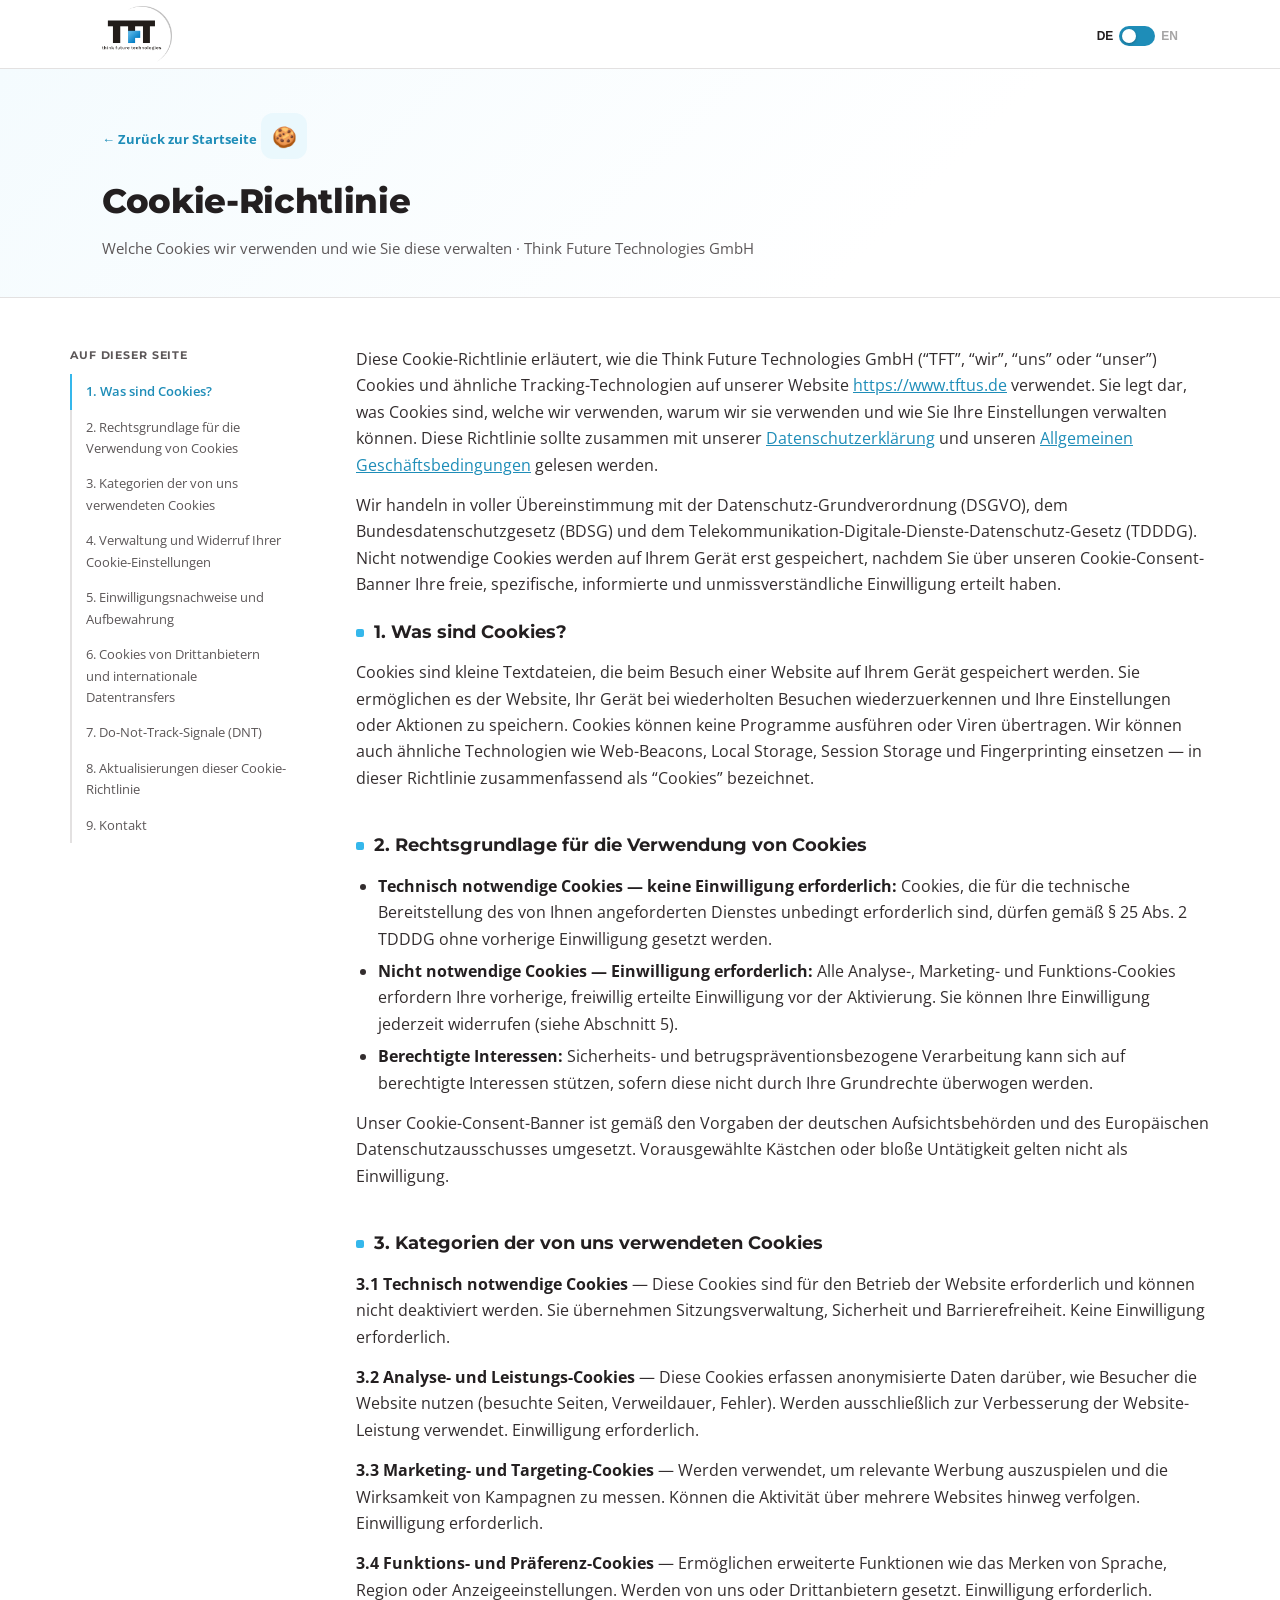
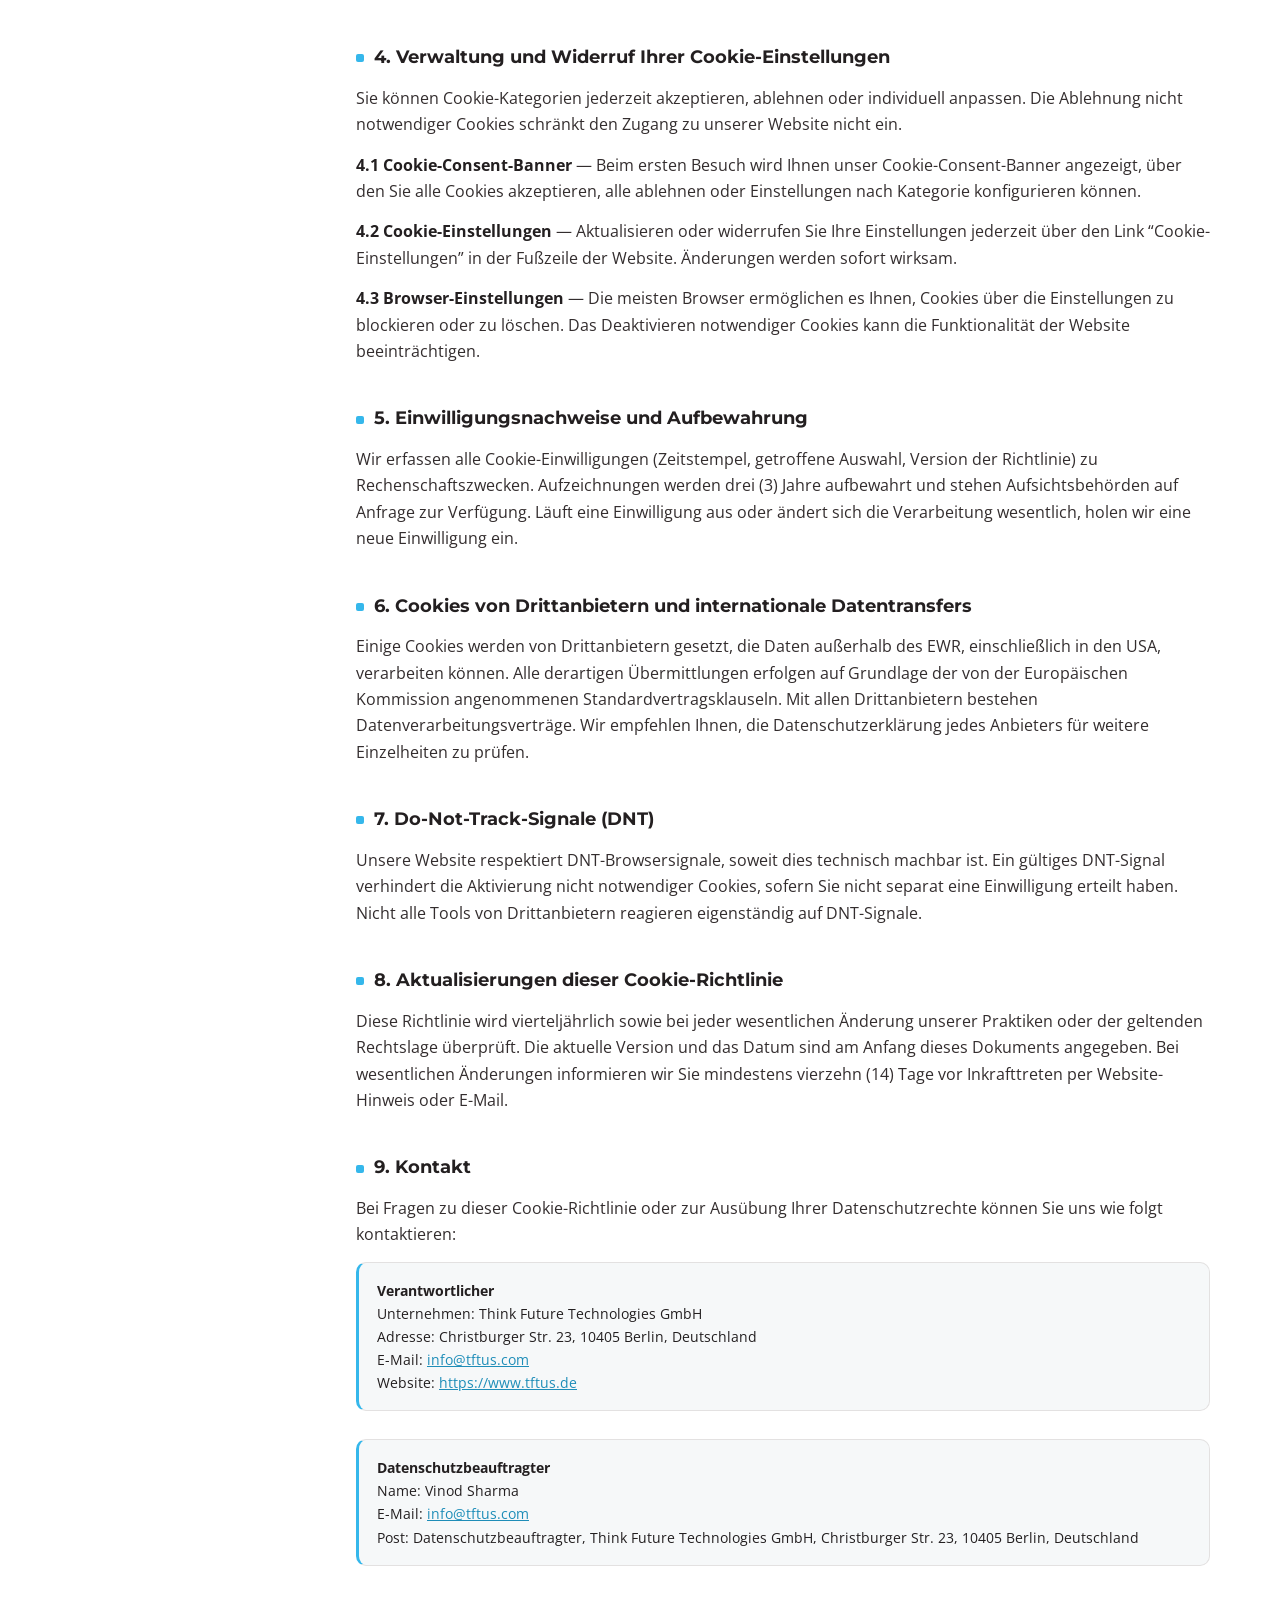
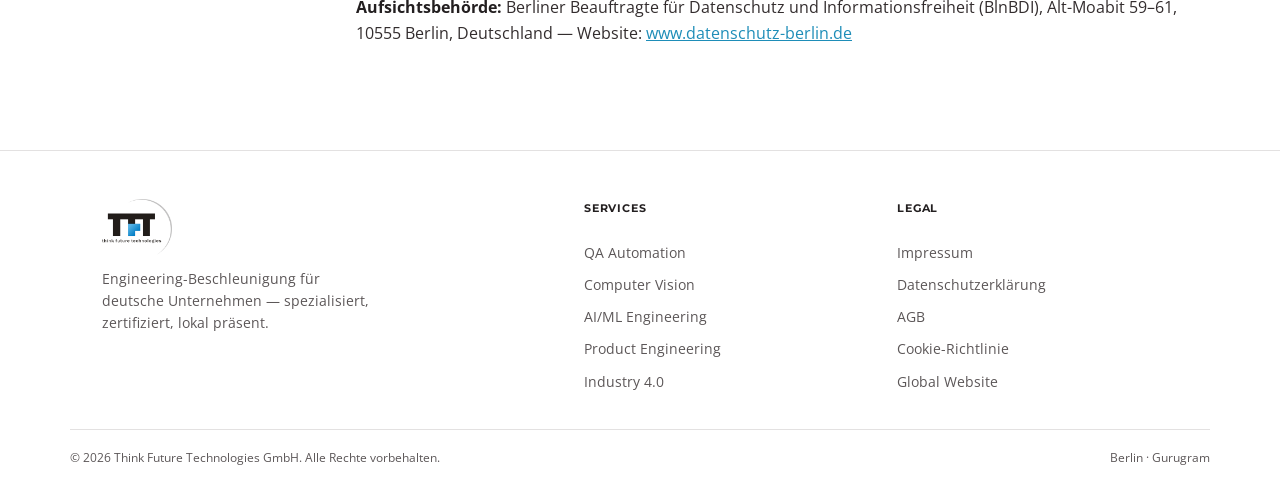
==== commit 9437a658: "Switch button fix for all pages" ====
--- a/legal/cookie-policy.html
+++ b/legal/cookie-policy.html
@@ -12,13 +12,19 @@
 <header class="nav">
   <div class="nav-inner">
     <a class="logo" href="../index.html"> <img src="../images/TFT-logo.png" alt=""> </a>
+    <div class="rightbtn">
+      <button id="langToggle" class="lang-toggle" type="button" aria-label="Switch language" aria-pressed="false">
+        <span class="lt-label lt-de">DE</span>
+        <span class="lt-track"><span class="lt-thumb"></span></span>
+        <span class="lt-label lt-en">EN</span>
+      </button>
+    </div>
   </div>
 </header>
 <main id="main">
 
 <section class="legal-hero">
   <div class="wrap">
-    <button id="langToggle" class="lang-toggle" type="button" aria-label="Switch language">EN</button>
     <a class="legal-back" href="../index.html" data-i18n="ui.back">&larr; Back to home</a>
     <div class="legal-doc-icon">&#127850;</div>
     <h1 data-i18n="cookie.title">Cookie Policy</h1>
--- a/css/style.css
+++ b/css/style.css
@@ -601,15 +601,132 @@
 .map-ind-tabs{display:flex;gap:6px;flex-wrap:wrap;margin-top:10px;}
 .map-ind-tab{font-size:11.5px;font-weight:600;padding:4px 10px;border-radius:20px;border:0.5px solid var(--border);cursor:pointer;background:var(--light);color:var(--mid);font-family:var(--fh);}
 .map-ind-tab.sel{background:#eaf8fd;color:var(--blue-d);border-color:var(--blue);}
-.map-ind-uc{display:none;}
+.map-ind-uc{display:none; margin-top: 15px;}
 .map-ind-uc.active{display:grid;}
+
+ /* ── RIGHT: CV dashboard visual ── */
+  .hero-visual{
+    position:relative;
+    display:flex; align-items:center; justify-content:center;
+    padding:48px 0 48px 48px;
+    border-left:1px solid rgba(255,255,255,.07);
+  }
+  @media (max-width:920px){ .hero-visual{padding:0 0 56px; border-left:none; border-top:1px solid rgba(255,255,255,.07);} }
+
+  .cv-dashboard{
+    width:100%; max-width:440px;
+    border-radius:14px; overflow:hidden;
+    background:#1a1516;
+    border:1px solid rgba(255,255,255,.1);
+    box-shadow:0 32px 64px rgba(0,0,0,.4), 0 0 0 1px rgba(53,183,235,.12);
+  }
+  .cvd-topbar{
+    background:#120f10; display:flex; align-items:center; gap:8px;
+    padding:10px 14px; border-bottom:1px solid rgba(255,255,255,.07);
+    font-family:var(--fh); font-size:10px; font-weight:700; color:rgba(255,255,255,.4);
+    letter-spacing:.08em;
+  }
+  .cvd-dot{ width:8px; height:8px; border-radius:50%; }
+  .cvd-dot.live{ background:#ef4444; animation:blink 1.4s infinite; }
+  .cvd-dot.r{ background:#374151; }
+  .cvd-dot.g{ background:#374151; }
+  @keyframes blink{0%,100%{opacity:1}50%{opacity:.25}}
+  .cvd-cam-label{ margin-left:auto; font-size:9px; color:rgba(255,255,255,.3); letter-spacing:.06em; }
+
+  .cvd-feeds{
+    display:grid; grid-template-columns:1fr 1fr;
+    gap:1px; background:rgba(255,255,255,.05);
+  }
+  .cvd-feed{
+    position:relative; aspect-ratio:4/3; overflow:hidden;
+    background:#0d0b0b;
+  }
+  .cvd-feed-bg{
+    position:absolute; inset:0;
+    background:linear-gradient(135deg,#1c1618 0%,#0e0c0c 100%);
+  }
+  /* grid overlay */
+  .cvd-feed::before{
+    content:""; position:absolute; inset:0;
+    background-image:
+      linear-gradient(rgba(255,255,255,.03) 1px, transparent 1px),
+      linear-gradient(90deg, rgba(255,255,255,.03) 1px, transparent 1px);
+    background-size:20px 20px;
+  }
+  .cvd-feed-label{
+    position:absolute; top:6px; left:7px;
+    font-family:var(--fh); font-size:8.5px; font-weight:700;
+    color:rgba(255,255,255,.5); letter-spacing:.06em;
+  }
+  /* Bounding boxes */
+  .bb{
+    position:absolute; border:1.5px solid;
+    border-radius:2px;
+  }
+  .bb-ok{ border-color:var(--blue2); }
+  .bb-warn{ border-color:#f59e0b; }
+  .bb-alert{ border-color:#ef4444; }
+  .bb-tag{
+    position:absolute; top:-18px; left:-1px;
+    font-family:var(--fh); font-size:8px; font-weight:700;
+    padding:2px 5px; border-radius:2px; white-space:nowrap; line-height:1.4;
+  }
+  .bb-ok .bb-tag{ background:var(--blue2); color:var(--dark); }
+  .bb-warn .bb-tag{ background:#f59e0b; color:#1a1a00; }
+  .bb-alert .bb-tag{ background:#ef4444; color:#fff; }
+
+  /* scanline only on feed 1 */
+  .cvd-scan{
+    position:absolute; left:0; right:0; height:1.5px;
+    background:linear-gradient(90deg,transparent,var(--blue2),transparent);
+    animation:scan 3s linear infinite; opacity:.7;
+  }
+  @keyframes scan{0%{top:5%}100%{top:95%}}
+
+  /* silhouette shapes for each feed */
+  .shape{ position:absolute; border-radius:4px; }
+  /* feed 1: industrial part */
+  .sh-part{ background:linear-gradient(135deg,#2e3f52,#1c2a38); width:55%; height:46%; top:30%; left:22%; border:1px solid #3a5066; }
+  /* feed 2: worker silhouette */
+  .sh-worker-body{ background:#2a2020; width:22%; height:50%; top:35%; left:39%; border-radius:3px; }
+  .sh-worker-head{ background:#2a2020; width:14%; height:16%; top:17%; left:43%; border-radius:50%; }
+  /* feed 3: vehicle */
+  .sh-vehicle{ background:linear-gradient(90deg,#1e2d3d,#263b50); width:70%; height:38%; top:38%; left:15%; border-radius:5px; }
+  .sh-vehicle-win{ background:#304a63; width:30%; height:18%; top:43%; left:28%; border-radius:2px; }
+  /* feed 4: conveyor */
+  .sh-conv{ background:#221e1e; width:80%; height:20%; top:52%; left:10%; border-radius:2px; }
+  .sh-box1{ background:#2d3a28; width:14%; height:22%; top:30%; left:18%; border-radius:2px; }
+  .sh-box2{ background:#2d3a28; width:14%; height:22%; top:30%; left:40%; border-radius:2px; }
+  .sh-box3{ background:#2d3a28; width:14%; height:22%; top:30%; left:62%; border-radius:2px; }
+
+  .cvd-stats{
+    display:grid; grid-template-columns:repeat(4,1fr);
+    border-top:1px solid rgba(255,255,255,.07);
+  }
+  .cvd-stat{
+    padding:12px 10px; text-align:center;
+    border-right:1px solid rgba(255,255,255,.06);
+  }
+  .cvd-stat:last-child{ border-right:none; }
+  .cvd-stat-val{
+    font-family:var(--fh); font-size:17px; font-weight:800;
+    color:#fff; line-height:1; margin-bottom:3px;
+  }
+  .cvd-stat-val.alert{ color:#ef4444; }
+  .cvd-stat-val.ok{ color:var(--blue2); }
+  .cvd-stat-lbl{
+    font-family:var(--fh); font-size:8.5px; font-weight:600;
+    color:rgba(255,255,255,.35); text-transform:uppercase; letter-spacing:.05em;
+  }
+
+
 
 /* ===== FACILITY MAP — HTML/CSS zones (replaces SVG) ===== */
 .fmap{ border:1.5px solid var(--border); border-radius:14px; padding:18px; background:var(--white); }
 .fmap-row{ display:grid; gap:10px; }
 .fmap-row--top{ grid-template-columns:repeat(5,1fr); }
 @media (max-width:1000px){ .fmap-row--top{ grid-template-columns:repeat(3,1fr); } }
-@media (max-width:620px){ .fmap-row--top{ grid-template-columns:repeat(2,1fr); } }
+@media (max-width:620px){ .fmap-row--top{ grid-template-columns:repeat(2,1fr); display: grid !important;} .fmap-side{width: 100% !important;}}
 .fzone{
   border-radius:10px; padding:14px 14px 12px; cursor:pointer;
   transition:transform .15s, box-shadow .15s; min-width:0;
@@ -664,9 +781,27 @@
 @media (max-width:560px){ .fint-sub{ line-height:1.8; } }
 
 /* ===== LANG TOGGLE ===== */
-.lang-toggle{ margin-left:14px; padding:6px 12px; border-radius:6px; border:1px solid currentColor; background:transparent; color:inherit; cursor:pointer; font-size:12px; font-weight:700; }
-.legal-hero .lang-toggle{ position:absolute; top:24px; right:32px; border-color:var(--blue-d); color:var(--blue-d); background:var(--white); }
-@media (max-width:560px){ .legal-hero .lang-toggle{ position:static; display:inline-block; margin:0 0 14px; } }
+.lang-toggle{
+  margin-left:14px; display:inline-flex; align-items:center; gap:6px;
+  border:none; background:transparent; cursor:pointer; padding:0;
+  font-size:12px; font-weight:700; color:inherit; line-height:1;
+}
+.lt-label{ transition:opacity .2s; user-select:none; }
+.lt-de{ opacity:1; }
+.lt-en{ opacity:.4; }
+.lang-toggle[aria-pressed="true"] .lt-de{ opacity:.4; }
+.lang-toggle[aria-pressed="true"] .lt-en{ opacity:1; }
+.lt-track{
+  position:relative; width:36px; height:20px; border-radius:10px;
+  background:var(--blue-d); transition:background .2s; flex-shrink:0;
+}
+.lt-thumb{
+  position:absolute; top:3px; left:3px;
+  width:14px; height:14px; border-radius:50%; background:#fff;
+  transition:transform .22s cubic-bezier(.4,0,.2,1);
+  box-shadow:0 1px 3px rgba(0,0,0,.25);
+}
+.lang-toggle[aria-pressed="true"] .lt-thumb{ transform:translateX(16px); }
 
 /* ===== LEGAL PAGES ===== */
 .legal-hero{ position:relative;
